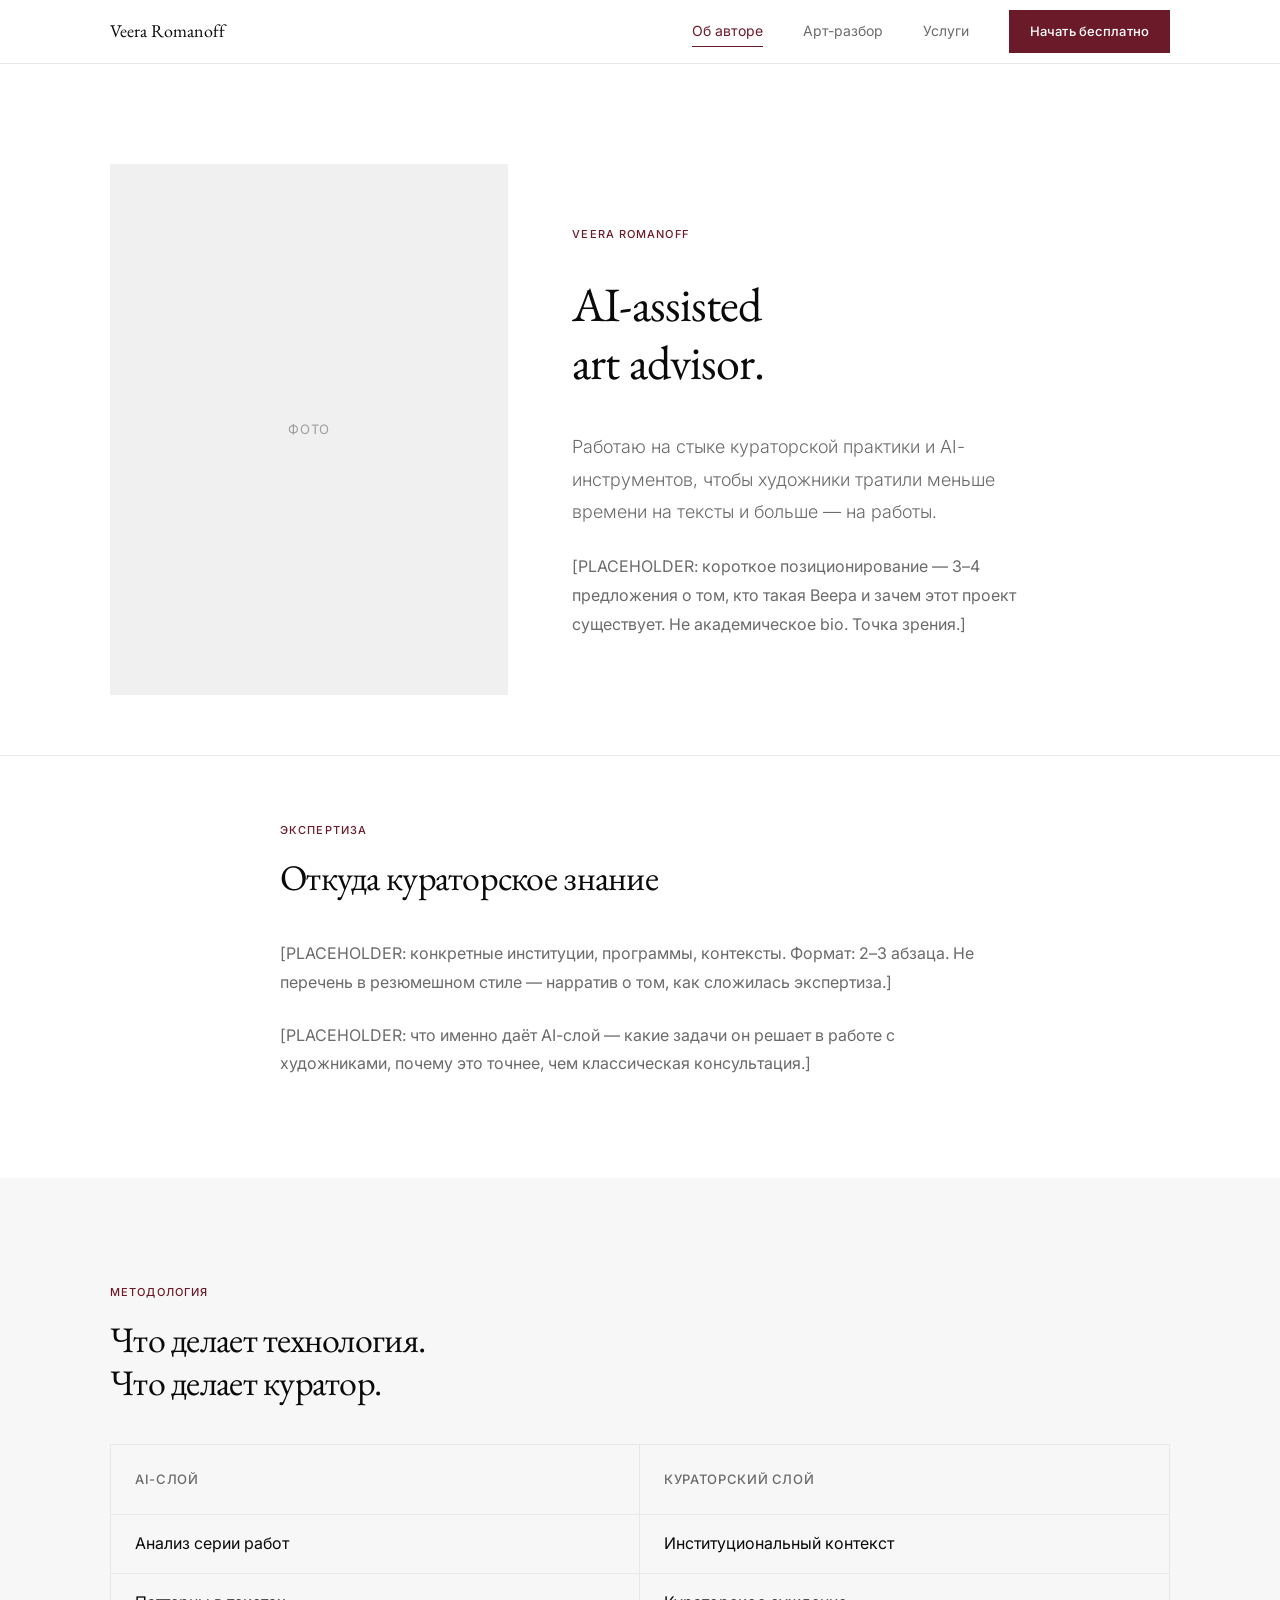
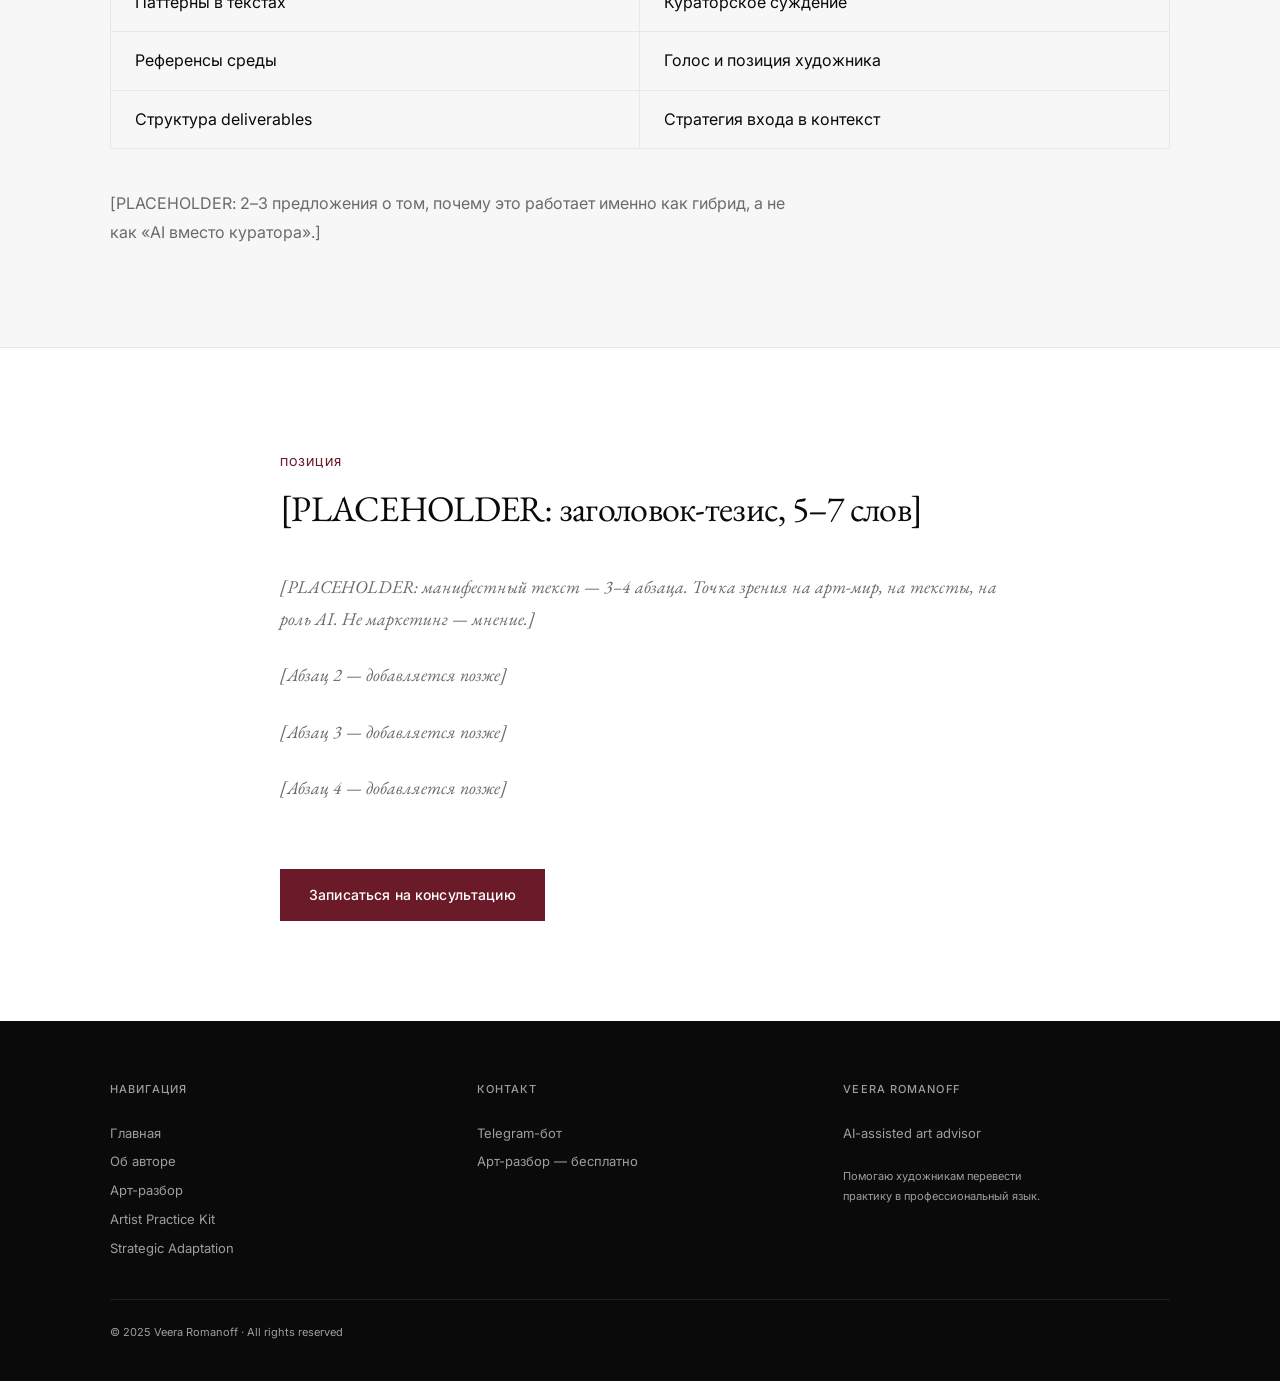
==== about.html @ cb09286b "Initial prototype: Veera Romanoff site 5 pages (index, diagnostic, practice-kit, strategic-adaptatio" ====
<!DOCTYPE html>
<html lang="ru">
<head>
  <meta charset="UTF-8">
  <meta name="viewport" content="width=device-width, initial-scale=1.0">
  <meta name="description" content="AI-assisted art advisor. Методология, экспертиза и позиция.">
  <meta property="og:title" content="Об авторе — Veera Romanoff">
  <meta property="og:description" content="AI-assisted art advisor. Методология, экспертиза и позиция.">
  <meta property="og:type" content="website">
  <title>Об авторе — Veera Romanoff</title>
  <link rel="stylesheet" href="css/main.css">
</head>
<body>

<!-- Navigation -->
<nav class="nav">
  <div class="container">
    <a href="index.html" class="nav-logo">Veera Romanoff</a>
    <div class="nav-links">
      <a href="about.html" class="nav-link active">Об авторе</a>
      <a href="diagnostic.html" class="nav-link">Арт-разбор</a>
      <a href="practice-kit.html" class="nav-link">Услуги</a>
      <a href="diagnostic.html" class="btn btn-primary" style="font-size:13px;padding:10px 20px;">Начать бесплатно</a>
    </div>
    <button class="nav-toggle" id="navToggle" aria-label="Меню">
      <span></span><span></span><span></span>
    </button>
  </div>
</nav>
<div class="nav-mobile" id="navMobile">
  <a href="about.html" class="nav-link">Об авторе</a>
  <a href="diagnostic.html" class="nav-link">Арт-разбор</a>
  <a href="practice-kit.html" class="nav-link">Услуги</a>
  <a href="diagnostic.html" class="btn btn-primary">Начать бесплатно</a>
</div>

<!-- ── Section 01: Фото + позиционирование ── -->
<section class="section" style="padding-bottom:60px;">
  <div class="container">
    <div class="two-col-40-60">

      <div>
        <div class="img-placeholder" style="aspect-ratio:3/4;width:100%;" role="img" aria-label="Veera Romanoff — AI-assisted art advisor">
          ФОТО
        </div>
      </div>

      <div>
        <span class="section-label hero-animate">Veera Romanoff</span>
        <h1 class="hero-animate" style="font-family:var(--font-serif);font-size:var(--text-3xl);margin-top:var(--gap-sm);">
          AI-assisted<br>art advisor.
        </h1>
        <p class="hero-animate" style="font-size:var(--text-md);font-weight:300;color:var(--color-text-muted);margin-top:var(--gap-lg);line-height:1.8;max-width:500px;">
          Работаю на стыке кураторской практики и AI-инструментов, чтобы художники тратили меньше времени на тексты и больше — на работы.
        </p>
        <p class="hero-animate text-muted mt-md" style="line-height:1.8;max-width:500px;">
          [PLACEHOLDER: короткое позиционирование — 3–4 предложения о том, кто такая Веера и зачем этот проект существует. Не академическое bio. Точка зрения.]
        </p>
      </div>

    </div>
  </div>
</section>

<!-- ── Section 02: Экспертиза ── -->
<section class="section" style="padding-top:60px;border-top:1px solid var(--color-border);">
  <div class="container">
    <div class="max-720 centered">
      <span class="section-label">Экспертиза</span>
      <h2 class="mb-lg">Откуда кураторское знание</h2>
      <p class="text-muted mb-md" style="line-height:1.8;">
        [PLACEHOLDER: конкретные институции, программы, контексты. Формат: 2–3 абзаца. Не перечень в резюмешном стиле — нарратив о том, как сложилась экспертиза.]
      </p>
      <p class="text-muted" style="line-height:1.8;">
        [PLACEHOLDER: что именно даёт AI-слой — какие задачи он решает в работе с художниками, почему это точнее, чем классическая консультация.]
      </p>
    </div>
  </div>
</section>

<!-- ── Section 03: Методология ── -->
<section class="section section-bg">
  <div class="container">
    <span class="section-label">Методология</span>
    <h2 class="mb-lg">Что делает технология.<br>Что делает куратор.</h2>

    <div class="method-table mb-lg">
      <div class="method-table-header">AI-слой</div>
      <div class="method-table-header">Кураторский слой</div>

      <div class="method-table-cell">Анализ серии работ</div>
      <div class="method-table-cell">Институциональный контекст</div>

      <div class="method-table-cell">Паттерны в текстах</div>
      <div class="method-table-cell">Кураторское суждение</div>

      <div class="method-table-cell">Референсы среды</div>
      <div class="method-table-cell">Голос и позиция художника</div>

      <div class="method-table-cell">Структура deliverables</div>
      <div class="method-table-cell">Стратегия входа в контекст</div>
    </div>

    <div class="max-680">
      <p class="text-muted" style="line-height:1.8;">
        [PLACEHOLDER: 2–3 предложения о том, почему это работает именно как гибрид, а не как «AI вместо куратора».]
      </p>
    </div>
  </div>
</section>

<!-- ── Section 04: Позиция ── -->
<section class="section" style="border-top:1px solid var(--color-border);">
  <div class="container">
    <div class="max-720 centered">
      <span class="section-label">Позиция</span>
      <h2 class="mb-lg">[PLACEHOLDER: заголовок-тезис, 5–7 слов]</h2>

      <div style="font-family:var(--font-serif);font-style:italic;font-size:var(--text-md);line-height:var(--leading-loose);color:var(--color-text-muted);">
        <p class="mb-md">
          [PLACEHOLDER: манифестный текст — 3–4 абзаца. Точка зрения на арт-мир, на тексты, на роль AI. Не маркетинг — мнение.]
        </p>
        <p class="mb-md">
          [Абзац 2 — добавляется позже]
        </p>
        <p class="mb-md">
          [Абзац 3 — добавляется позже]
        </p>
        <p>
          [Абзац 4 — добавляется позже]
        </p>
      </div>

      <div class="mt-xl">
        <a href="practice-kit.html" class="btn btn-primary">Записаться на консультацию</a>
      </div>
    </div>
  </div>
</section>

<!-- Footer -->
<footer class="footer">
  <div class="container">
    <div class="footer-grid">
      <div>
        <div class="footer-col-title">Навигация</div>
        <div class="footer-links">
          <a href="index.html" class="footer-link">Главная</a>
          <a href="about.html" class="footer-link">Об авторе</a>
          <a href="diagnostic.html" class="footer-link">Арт-разбор</a>
          <a href="practice-kit.html" class="footer-link">Artist Practice Kit</a>
          <a href="strategic-adaptation.html" class="footer-link">Strategic Adaptation</a>
        </div>
      </div>
      <div>
        <div class="footer-col-title">Контакт</div>
        <div class="footer-contact-item">
          <a href="https://t.me/AS_series_diagnostic_bot?start=Veera2026open" class="footer-link" target="_blank">Telegram-бот</a>
        </div>
        <div class="footer-contact-item">
          <a href="diagnostic.html" class="footer-link">Арт-разбор — бесплатно</a>
        </div>
      </div>
      <div>
        <div class="footer-col-title">Veera Romanoff</div>
        <p class="footer-contact-item">AI-assisted art advisor</p>
        <p class="footer-contact-item" style="margin-top:var(--gap-md);font-size:var(--text-xs);line-height:1.8;">
          Помогаю художникам перевести<br>практику в профессиональный язык.
        </p>
      </div>
    </div>
    <div class="footer-bottom">
      © 2025 Veera Romanoff · All rights reserved
    </div>
  </div>
</footer>

<script src="js/main.js"></script>
</body>
</html>
---- css/main.css ----
@import 'reset.css';
@import 'tokens.css';

/* ─── Base ─────────────────────────────────────── */

body {
  font-family: var(--font-sans);
  font-size: var(--text-base);
  font-weight: 400;
  color: var(--color-text);
  background: var(--color-bg);
  line-height: var(--leading-normal);
}

a {
  color: var(--color-text);
  transition: color 0.2s;
}
a:hover {
  color: var(--color-accent);
}

/* ─── Container ─────────────────────────────────── */

.container {
  max-width: var(--container-max);
  margin: 0 auto;
  padding: 0 var(--container-px);
}

@media (max-width: 768px) {
  .container {
    padding: 0 var(--container-px-mob);
  }
}

/* ─── Typography ────────────────────────────────── */

h1, h2 {
  font-family: var(--font-serif);
  font-weight: 400;
  line-height: var(--leading-tight);
  letter-spacing: var(--tracking-tight);
}

h1 { font-size: var(--text-3xl); }
h2 { font-size: var(--text-2xl); }
h3 {
  font-family: var(--font-sans);
  font-size: var(--text-md);
  font-weight: 500;
  line-height: var(--leading-tight);
}

.hero-title {
  font-family: var(--font-serif);
  font-size: var(--text-hero);
  font-weight: 400;
  line-height: var(--leading-tight);
  letter-spacing: var(--tracking-tight);
}

@media (max-width: 768px) {
  .hero-title { font-size: 40px; }
  h1 { font-size: var(--text-xl); }
  h2 { font-size: var(--text-xl); }
}

/* ─── Section label ─────────────────────────────── */

.section-label {
  display: inline-block;
  font-family: var(--font-sans);
  font-size: var(--text-xs);
  font-weight: 500;
  letter-spacing: 0.1em;
  text-transform: uppercase;
  color: var(--color-accent);
  margin-bottom: var(--gap-sm);
}

/* ─── Divider ───────────────────────────────────── */

.divider {
  width: 40px;
  height: 1px;
  background: var(--color-accent);
  margin: var(--gap-md) 0;
}

/* ─── Buttons ───────────────────────────────────── */

.btn {
  display: inline-block;
  font-family: var(--font-sans);
  font-size: 14px;
  font-weight: 500;
  letter-spacing: 0.01em;
  border-radius: 0;
  cursor: pointer;
  transition: background 0.2s, border-color 0.2s, color 0.2s;
  text-align: center;
  white-space: nowrap;
}

.btn-primary {
  background: var(--color-accent);
  color: #FFFFFF;
  border: 1px solid var(--color-accent);
  padding: 14px 28px;
}
.btn-primary:hover {
  background: var(--color-accent-hover);
  border-color: var(--color-accent-hover);
  color: #FFFFFF;
}

.btn-secondary {
  background: transparent;
  color: var(--color-accent);
  border: 1px solid var(--color-accent);
  padding: 13px 27px;
}
.btn-secondary:hover {
  background: var(--color-accent-subtle);
  color: var(--color-accent);
}

.btn-ghost {
  background: transparent;
  color: var(--color-accent);
  border: none;
  padding: 0;
  font-size: 14px;
  font-weight: 500;
  text-decoration: underline;
  text-underline-offset: 3px;
}
.btn-ghost:hover {
  color: var(--color-accent-hover);
}

.btn-outline-white {
  background: transparent;
  color: #FFFFFF;
  border: 1px solid #FFFFFF;
  padding: 14px 28px;
}
.btn-outline-white:hover {
  background: rgba(255,255,255,0.1);
  color: #FFFFFF;
}

/* ─── Navigation ────────────────────────────────── */

.nav {
  position: sticky;
  top: 0;
  z-index: 100;
  height: var(--nav-h);
  background: var(--color-bg);
  border-bottom: 1px solid var(--color-border);
  display: flex;
  align-items: center;
}

.nav .container {
  width: 100%;
  display: flex;
  align-items: center;
  justify-content: space-between;
}

.nav-logo {
  font-family: var(--font-serif);
  font-size: var(--text-md);
  font-weight: 400;
  color: var(--color-text);
  letter-spacing: 0;
}
.nav-logo:hover {
  color: var(--color-accent);
}

.nav-links {
  display: flex;
  align-items: center;
  gap: var(--gap-lg);
}

.nav-link {
  font-family: var(--font-sans);
  font-size: 14px;
  font-weight: 400;
  color: var(--color-text-muted);
  transition: color 0.2s;
  position: relative;
}
.nav-link:hover,
.nav-link.active {
  color: var(--color-accent);
}
.nav-link.active::after {
  content: '';
  position: absolute;
  bottom: -4px;
  left: 0;
  right: 0;
  height: 1px;
  background: var(--color-accent);
}

/* Hamburger */
.nav-toggle {
  display: none;
  flex-direction: column;
  gap: 5px;
  cursor: pointer;
  padding: 4px;
}
.nav-toggle span {
  display: block;
  width: 22px;
  height: 1.5px;
  background: var(--color-text);
  transition: transform 0.3s, opacity 0.3s;
}

.nav-mobile {
  display: none;
  position: fixed;
  top: var(--nav-h);
  left: 0;
  right: 0;
  bottom: 0;
  background: var(--color-bg);
  z-index: 99;
  flex-direction: column;
  align-items: center;
  justify-content: center;
  gap: var(--gap-lg);
}
.nav-mobile.open {
  display: flex;
}
.nav-mobile .nav-link {
  font-size: var(--text-lg);
  font-family: var(--font-serif);
}

@media (max-width: 768px) {
  .nav-links { display: none; }
  .nav-toggle { display: flex; }
}

/* Nav open state */
.nav-toggle.open span:nth-child(1) {
  transform: translateY(6.5px) rotate(45deg);
}
.nav-toggle.open span:nth-child(2) {
  opacity: 0;
}
.nav-toggle.open span:nth-child(3) {
  transform: translateY(-6.5px) rotate(-45deg);
}

/* ─── Footer ────────────────────────────────────── */

.footer {
  background: #0A0A0A;
  color: #FFFFFF;
  padding: 60px 0 40px;
}

.footer-grid {
  display: grid;
  grid-template-columns: repeat(3, 1fr);
  gap: var(--gap-lg);
  margin-bottom: var(--gap-lg);
}

.footer-col-title {
  font-family: var(--font-sans);
  font-size: var(--text-xs);
  font-weight: 500;
  letter-spacing: 0.1em;
  text-transform: uppercase;
  color: var(--color-text-light);
  margin-bottom: var(--gap-md);
}

.footer-links {
  display: flex;
  flex-direction: column;
  gap: var(--gap-xs);
}

.footer-link {
  font-size: var(--text-sm);
  color: var(--color-text-light);
  transition: color 0.2s;
}
.footer-link:hover {
  color: #FFFFFF;
}

.footer-contact-item {
  font-size: var(--text-sm);
  color: var(--color-text-light);
  margin-bottom: var(--gap-xs);
}

.footer-bottom {
  border-top: 1px solid #1E1E1E;
  padding-top: var(--gap-md);
  font-size: var(--text-xs);
  color: var(--color-text-light);
}

@media (max-width: 768px) {
  .footer-grid {
    grid-template-columns: 1fr;
    gap: var(--gap-md);
  }
}

/* ─── Sections ──────────────────────────────────── */

.section {
  padding: var(--section-py) 0;
}
.section-sm {
  padding: 80px 0;
}

@media (max-width: 768px) {
  .section { padding: var(--section-py-mob) 0; }
  .section-sm { padding: 48px 0; }
}

.section-bg {
  background: var(--color-surface);
}
.section-dark {
  background: #0A0A0A;
  color: #FFFFFF;
}

/* ─── Offer Cards ───────────────────────────────── */

.offer-card {
  border: 1px solid var(--color-border);
  padding: 40px;
  background: var(--color-bg);
  transition: border-color 0.2s;
}
.offer-card:hover {
  border-color: var(--color-accent);
}
.offer-card.featured {
  border-color: var(--color-accent);
  background: var(--color-accent-subtle);
}

/* ─── Two columns ───────────────────────────────── */

.two-col {
  display: grid;
  grid-template-columns: 1fr 1fr;
  gap: var(--gap-xl);
  align-items: start;
}
.two-col-60-40 {
  display: grid;
  grid-template-columns: 60fr 40fr;
  gap: var(--gap-xl);
  align-items: center;
}
.two-col-40-60 {
  display: grid;
  grid-template-columns: 40fr 60fr;
  gap: var(--gap-xl);
  align-items: center;
}

@media (max-width: 768px) {
  .two-col,
  .two-col-60-40,
  .two-col-40-60 {
    grid-template-columns: 1fr;
    gap: var(--gap-lg);
  }
}

/* ─── Three columns ─────────────────────────────── */

.three-col {
  display: grid;
  grid-template-columns: repeat(3, 1fr);
  gap: var(--gap-lg);
}

@media (max-width: 768px) {
  .three-col {
    grid-template-columns: 1fr;
    gap: var(--gap-md);
  }
}

/* ─── Accent quote block ────────────────────────── */

.accent-quote {
  border-left: 3px solid var(--color-accent);
  padding-left: 20px;
  margin-top: var(--gap-md);
  font-family: var(--font-serif);
  font-style: italic;
  font-size: var(--text-md);
  line-height: var(--leading-loose);
  color: var(--color-text);
}

/* ─── Accent CTA block ──────────────────────────── */

.accent-block {
  background: var(--color-accent-subtle);
  border: 1px solid var(--color-accent-border);
  padding: 60px;
}

@media (max-width: 768px) {
  .accent-block { padding: 40px var(--container-px-mob); }
}

/* ─── Placeholder image ─────────────────────────── */

.img-placeholder {
  background: var(--color-surface-2);
  display: flex;
  align-items: center;
  justify-content: center;
  color: var(--color-text-light);
  font-size: var(--text-sm);
  font-family: var(--font-sans);
  letter-spacing: 0.05em;
  text-transform: uppercase;
}

/* ─── Hero ──────────────────────────────────────── */

.hero {
  min-height: 90vh;
  display: flex;
  align-items: center;
  padding: 80px 0;
}

.hero-subtitle {
  font-family: var(--font-sans);
  font-size: var(--text-md);
  font-weight: 300;
  color: var(--color-text-muted);
  line-height: var(--leading-loose);
  margin-top: var(--gap-md);
  max-width: 480px;
}

.hero-cta {
  display: flex;
  gap: var(--gap-md);
  margin-top: var(--gap-lg);
  flex-wrap: wrap;
}

.hero-visual {
  background: var(--color-surface);
  aspect-ratio: 4/5;
  display: flex;
  align-items: center;
  justify-content: center;
  color: var(--color-text-light);
  font-size: var(--text-sm);
  font-family: var(--font-sans);
  letter-spacing: 0.1em;
  text-transform: uppercase;
}

/* Hero animate */
.hero-animate {
  opacity: 0;
  transform: translateY(16px);
  animation: fadeUp 0.6s ease forwards;
}
.hero-animate:nth-child(2) { animation-delay: 0.1s; }
.hero-animate:nth-child(3) { animation-delay: 0.2s; }
.hero-animate:nth-child(4) { animation-delay: 0.3s; }

@keyframes fadeUp {
  to {
    opacity: 1;
    transform: translateY(0);
  }
}

/* ─── Problem section ───────────────────────────── */

.problem-num {
  font-family: var(--font-serif);
  font-size: var(--text-2xl);
  color: var(--color-accent);
  margin-bottom: var(--gap-sm);
}

/* ─── Steps ─────────────────────────────────────── */

.step-num {
  font-family: var(--font-serif);
  font-size: var(--text-3xl);
  color: var(--color-accent);
  line-height: 1;
  margin-bottom: var(--gap-sm);
}

/* ─── Card grid (deliverables) ──────────────────── */

.deliverable-grid {
  display: grid;
  grid-template-columns: repeat(3, 1fr);
  gap: var(--gap-md);
}

.deliverable-card {
  border: 1px solid var(--color-border);
  padding: var(--gap-md);
  background: var(--color-bg);
}

.deliverable-card-num {
  font-family: var(--font-serif);
  font-size: var(--text-xl);
  color: var(--color-accent);
  margin-bottom: var(--gap-xs);
}

@media (max-width: 768px) {
  .deliverable-grid {
    grid-template-columns: 1fr;
  }
}

/* ─── Methodology table ─────────────────────────── */

.method-table {
  display: grid;
  grid-template-columns: 1fr 1fr;
  gap: 0;
  border: 1px solid var(--color-border);
}

.method-table-header {
  background: var(--color-surface);
  padding: var(--gap-md);
  font-family: var(--font-sans);
  font-size: var(--text-sm);
  font-weight: 500;
  letter-spacing: 0.05em;
  text-transform: uppercase;
  color: var(--color-text-muted);
  border-bottom: 1px solid var(--color-border);
}

.method-table-header:first-child {
  border-right: 1px solid var(--color-border);
}

.method-table-cell {
  padding: var(--gap-sm) var(--gap-md);
  font-size: var(--text-base);
  color: var(--color-text);
  border-bottom: 1px solid var(--color-border);
}

.method-table-cell:nth-child(odd) {
  border-right: 1px solid var(--color-border);
}

.method-table-cell:nth-last-child(-n+2) {
  border-bottom: none;
}

/* ─── Accordion ─────────────────────────────────── */

.accordion-item {
  border-bottom: 1px solid var(--color-border);
}

.accordion-trigger {
  width: 100%;
  display: flex;
  align-items: center;
  justify-content: space-between;
  padding: var(--gap-md) 0;
  font-family: var(--font-sans);
  font-size: var(--text-base);
  font-weight: 500;
  color: var(--color-text);
  cursor: pointer;
  background: none;
  border: none;
  text-align: left;
  transition: color 0.2s;
}
.accordion-trigger:hover {
  color: var(--color-accent);
}

.accordion-icon {
  font-size: 20px;
  transition: transform 0.3s;
  flex-shrink: 0;
  margin-left: var(--gap-sm);
}

.accordion-item.open .accordion-icon {
  transform: rotate(45deg);
}

.accordion-body {
  display: none;
  padding-bottom: var(--gap-md);
  color: var(--color-text-muted);
  font-size: var(--text-base);
  line-height: var(--leading-loose);
}

.accordion-item.open .accordion-body {
  display: block;
}

/* ─── Forms ─────────────────────────────────────── */

.form {
  display: flex;
  flex-direction: column;
  gap: var(--gap-md);
  max-width: 560px;
}

.form-group {
  display: flex;
  flex-direction: column;
  gap: 6px;
}

.form-label {
  font-size: var(--text-sm);
  font-weight: 500;
  color: var(--color-text);
}

.form-input,
.form-textarea {
  font-family: var(--font-sans);
  font-size: var(--text-base);
  color: var(--color-text);
  background: var(--color-bg);
  border: 1px solid var(--color-border);
  padding: 12px 16px;
  border-radius: 0;
  transition: border-color 0.2s;
  width: 100%;
}

.form-input:focus,
.form-textarea:focus {
  outline: none;
  border-color: var(--color-accent);
}

.form-input::placeholder,
.form-textarea::placeholder {
  color: var(--color-text-light);
}

.form-textarea {
  resize: vertical;
  min-height: 100px;
}

.form-note {
  font-size: var(--text-sm);
  color: var(--color-text-muted);
}

/* ─── For whom list ─────────────────────────────── */

.for-whom-list {
  display: flex;
  flex-direction: column;
  gap: var(--gap-sm);
  margin-top: var(--gap-md);
}

.for-whom-item {
  font-size: var(--text-base);
  color: var(--color-text-muted);
  padding-left: var(--gap-md);
  position: relative;
  line-height: var(--leading-loose);
}
.for-whom-item::before {
  content: '—';
  position: absolute;
  left: 0;
  color: var(--color-accent);
}

/* ─── Deliverables list ─────────────────────────── */

.deliverables-list {
  display: flex;
  flex-direction: column;
  gap: var(--gap-sm);
}

.deliverables-list li {
  font-size: var(--text-base);
  color: var(--color-text-muted);
  padding-left: var(--gap-md);
  position: relative;
}
.deliverables-list li::before {
  content: '—';
  position: absolute;
  left: 0;
  color: var(--color-accent);
}

/* ─── Process steps ─────────────────────────────── */

.process-step {
  padding: var(--gap-md) 0;
  border-bottom: 1px solid var(--color-border);
}
.process-step:last-child {
  border-bottom: none;
}

.process-step-num {
  font-size: var(--text-xs);
  font-weight: 500;
  letter-spacing: 0.1em;
  text-transform: uppercase;
  color: var(--color-accent);
  margin-bottom: var(--gap-xs);
}

/* ─── Misc ──────────────────────────────────────── */

.text-muted { color: var(--color-text-muted); }
.text-light { color: var(--color-text-light); }
.text-accent { color: var(--color-accent); }
.text-serif {
  font-family: var(--font-serif);
  font-style: italic;
}

.mt-xs { margin-top: var(--gap-xs); }
.mt-sm { margin-top: var(--gap-sm); }
.mt-md { margin-top: var(--gap-md); }
.mt-lg { margin-top: var(--gap-lg); }
.mt-xl { margin-top: var(--gap-xl); }

.mb-sm { margin-bottom: var(--gap-sm); }
.mb-md { margin-bottom: var(--gap-md); }
.mb-lg { margin-bottom: var(--gap-lg); }

.max-680 { max-width: 680px; }
.max-720 { max-width: 720px; }

.centered { margin: 0 auto; }
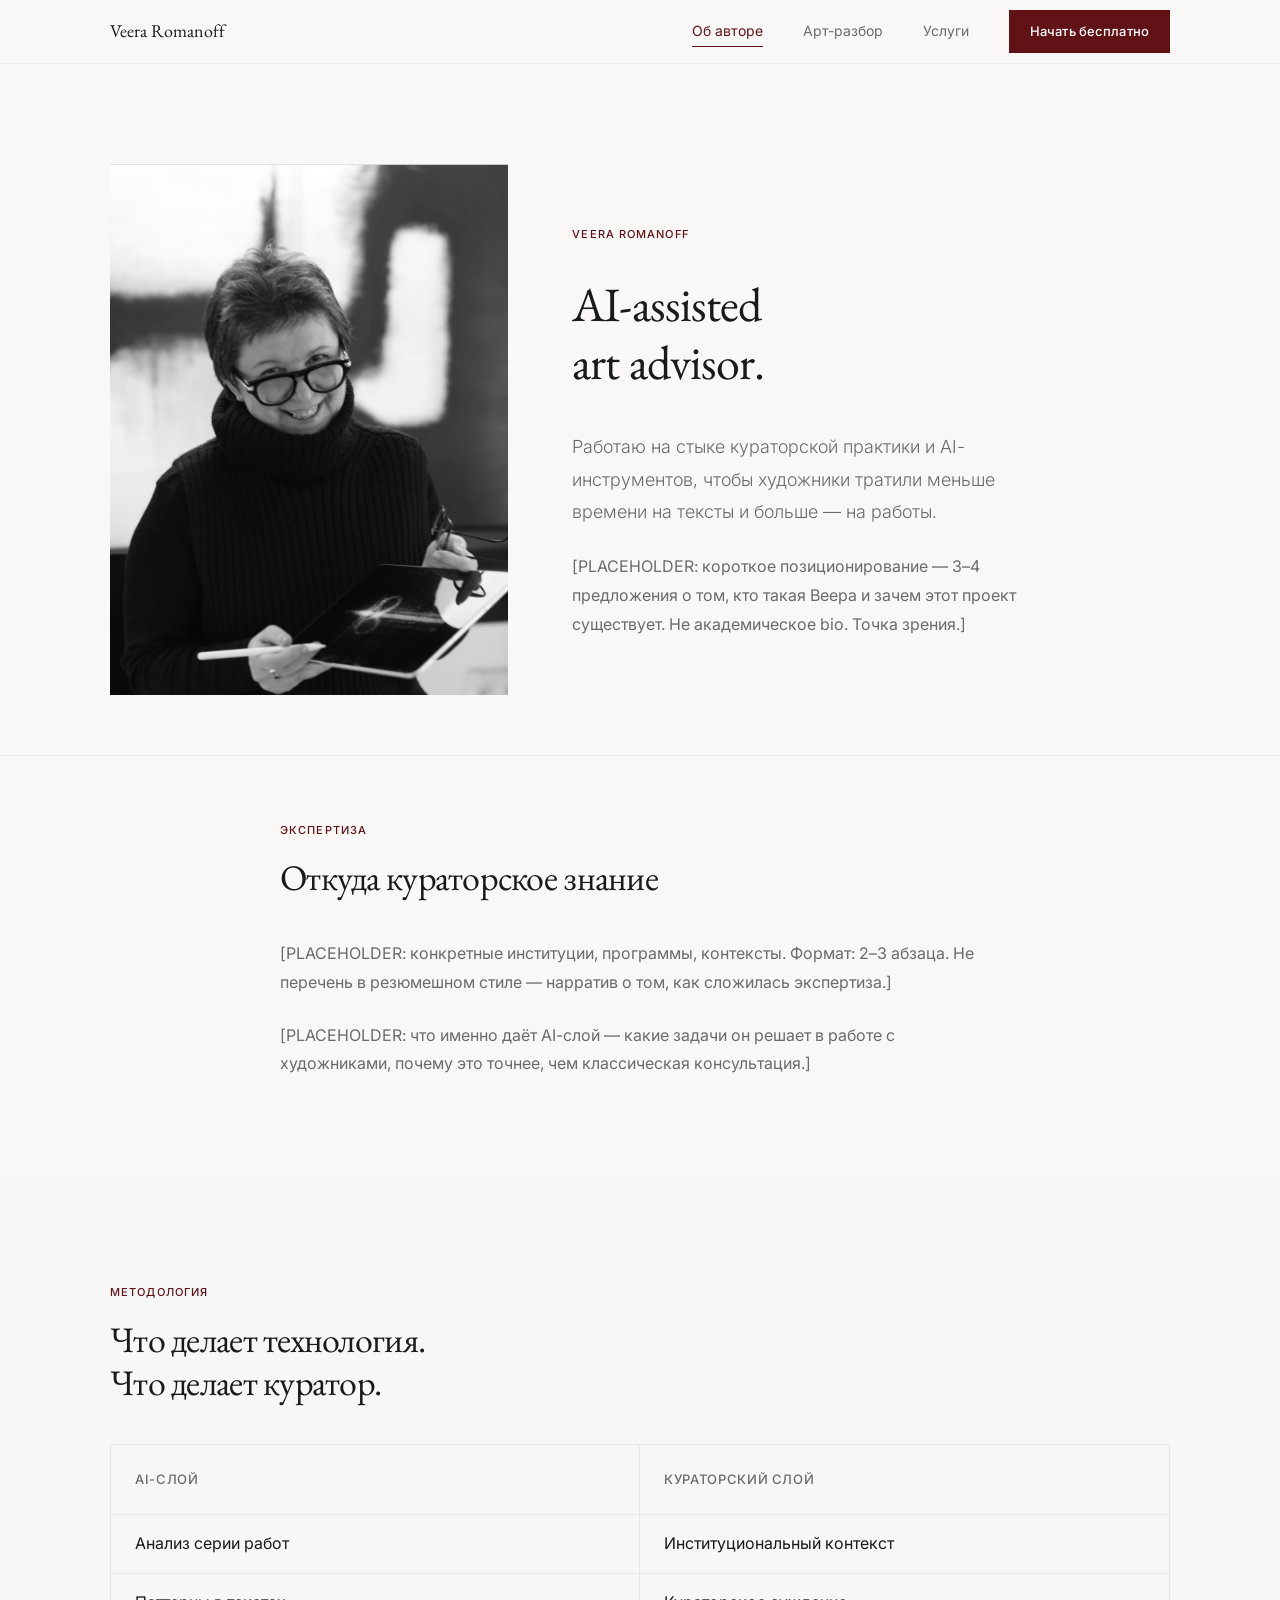
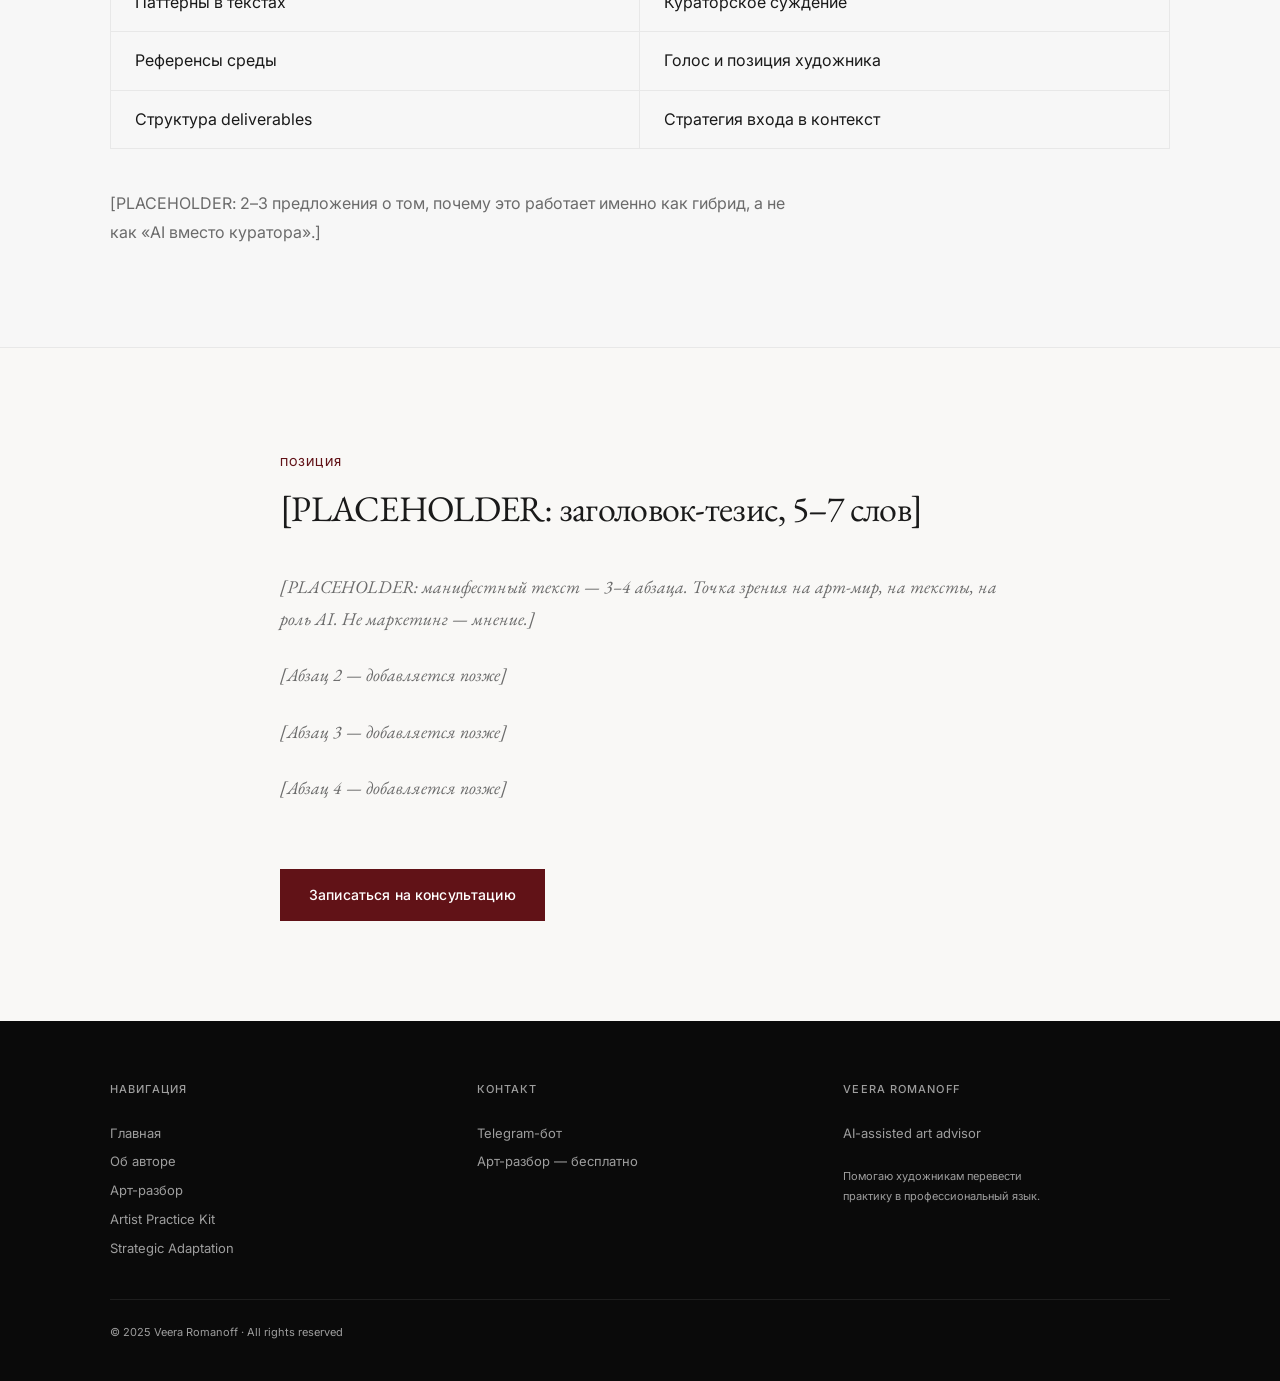
==== commit 6624d91d: "Add portrait photo, equal offer cards - Portrait photo in hero (index) and about page - Offer cards:" ====
--- a/about.html
+++ b/about.html
@@ -40,9 +40,9 @@
     <div class="two-col-40-60">
 
       <div>
-        <div class="img-placeholder" style="aspect-ratio:3/4;width:100%;" role="img" aria-label="Veera Romanoff — AI-assisted art advisor">
-          ФОТО
-        </div>
+        <img src="assets/veera-portrait.png"
+             alt="Veera Romanoff — AI-assisted art advisor"
+             style="width:100%;display:block;object-fit:cover;aspect-ratio:3/4;">
       </div>
 
       <div>
--- a/css/main.css
+++ b/css/main.css
@@ -353,13 +353,14 @@
   padding: 40px;
   background: var(--color-bg);
   transition: border-color 0.2s;
+  display: flex;
+  flex-direction: column;
 }
 .offer-card:hover {
   border-color: var(--color-accent);
 }
-.offer-card.featured {
-  border-color: var(--color-accent);
-  background: var(--color-accent-subtle);
+.offer-card .btn {
+  margin-top: auto;
 }
 
 /* ─── Two columns ───────────────────────────────── */
@@ -368,7 +369,7 @@
   display: grid;
   grid-template-columns: 1fr 1fr;
   gap: var(--gap-xl);
-  align-items: start;
+  align-items: stretch;
 }
 .two-col-60-40 {
   display: grid;
@@ -779,3 +780,85 @@
 .max-720 { max-width: 720px; }
 
 .centered { margin: 0 auto; }
+
+/* ─── AI Sparkle ────────────────────────────────── */
+
+.sparkle {
+  display: inline-block;
+  margin-left: 6px;
+  color: var(--color-accent);
+  font-size: 10px;
+  vertical-align: middle;
+  animation: sparkle-pulse 2.4s ease-in-out infinite;
+}
+
+@keyframes sparkle-pulse {
+  0%, 100% { opacity: 1; transform: scale(1) rotate(0deg); }
+  40%       { opacity: 0.4; transform: scale(0.8) rotate(20deg); }
+  70%       { opacity: 1; transform: scale(1.2) rotate(-10deg); }
+}
+
+/* ─── Before / After cards ──────────────────────── */
+
+.ba-before {
+  background: #EEECE8;
+  padding: var(--gap-md);
+  margin-bottom: var(--gap-sm);
+  position: relative;
+}
+.ba-before-label {
+  font-size: var(--text-xs);
+  font-weight: 500;
+  letter-spacing: 0.08em;
+  text-transform: uppercase;
+  color: var(--color-text-light);
+  margin-bottom: var(--gap-xs);
+}
+.ba-before p {
+  font-family: var(--font-sans);
+  font-size: var(--text-sm);
+  color: var(--color-text-muted);
+  line-height: 1.7;
+  font-style: italic;
+}
+
+.ba-after {
+  background: var(--color-bg);
+  border: 1px solid var(--color-accent-border);
+  border-left: 3px solid var(--color-accent);
+  padding: var(--gap-md);
+}
+.ba-after-label {
+  font-size: var(--text-xs);
+  font-weight: 500;
+  letter-spacing: 0.08em;
+  text-transform: uppercase;
+  color: var(--color-accent);
+  margin-bottom: var(--gap-xs);
+}
+.ba-after p {
+  font-family: var(--font-serif);
+  font-size: var(--text-base);
+  color: var(--color-text);
+  line-height: 1.8;
+}
+
+.ba-card-meta {
+  font-size: var(--text-xs);
+  letter-spacing: 0.06em;
+  text-transform: uppercase;
+  color: var(--color-text-light);
+  margin-bottom: var(--gap-sm);
+  padding-bottom: var(--gap-sm);
+  border-bottom: 1px solid var(--color-border);
+}
+
+/* ─── Section spacing boost ─────────────────────── */
+
+.section-xl {
+  padding: 120px 0;
+}
+
+@media (max-width: 768px) {
+  .section-xl { padding: var(--section-py-mob) 0; }
+}
